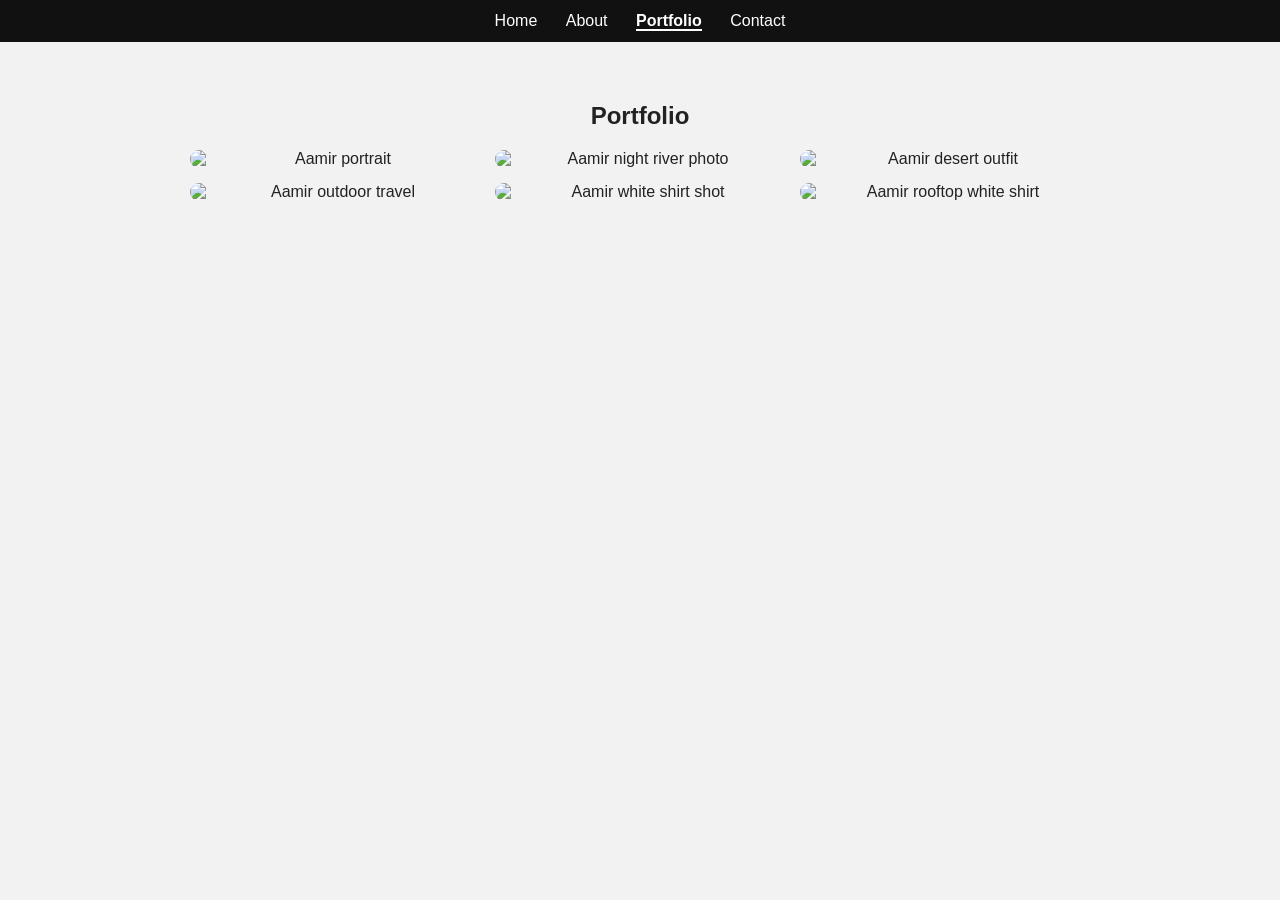
==== portfolio.html @ bff2a3d9 "Create portfolio.html with basic layout and gallery Initial HTML structure for the portfolio page wi" ====
<!DOCTYPE html>
<html lang="en">
<head>
    <meta charset="UTF-8">
    <meta name="viewport" content="width=device-width, initial-scale=1.0">
    <title>Portfolio — Aamir Iftikhar</title>
    <link rel="stylesheet" href="style.css">
</head>
<body>

<nav>
    <a href="index.html">Home</a>
    <a href="about.html">About</a>
    <a href="portfolio.html" class="active">Portfolio</a>
    <a href="contact.html">Contact</a>
</nav>

<section class="page-content">
    <h2>Portfolio</h2>

    <div class="gallery">
        <img src="images/photo1.jpg" alt="Aamir portrait">
        <img src="images/photo2.jpg" alt="Aamir night river photo">
        <img src="images/photo3.jpg" alt="Aamir desert outfit">
        <img src="images/photo4.jpg" alt="Aamir outdoor travel">
        <img src="images/photo5.jpg" alt="Aamir white shirt shot">
        <img src="images/photo6.jpg" alt="Aamir rooftop white shirt">
    </div>
</section>

</body>
</html>
---- style.css ----
body {
    margin: 0;
    background: #f2f2f2;
    font-family: Arial, sans-serif;
    color: #222;
}

nav {
    background: #111;
    padding: 12px;
    text-align: center;
}

nav a {
    color: white;
    margin: 0 12px;
    text-decoration: none;
    font-size: 16px;
}

nav a.active {
    font-weight: bold;
    border-bottom: 2px solid white;
}

.hero {
    background: url('IMG_0245.jpeg') center/cover no-repeat;
    color: white;
    text-align: center;
    padding: 120px 20px;
}

.hero h1 {
    font-size: 46px;
    margin-bottom: 10px;
}

.intro, .page-content {
    max-width: 900px;
    margin: auto;
    padding: 40px 20px;
    text-align: center;
}

.gallery {
    display: grid;
    grid-template-columns: repeat(auto-fit, minmax(240px, 1fr));
    gap: 15px;
}

.gallery img {
    width: 100%;
    border-radius: 10px;
    object-fit: cover;
}
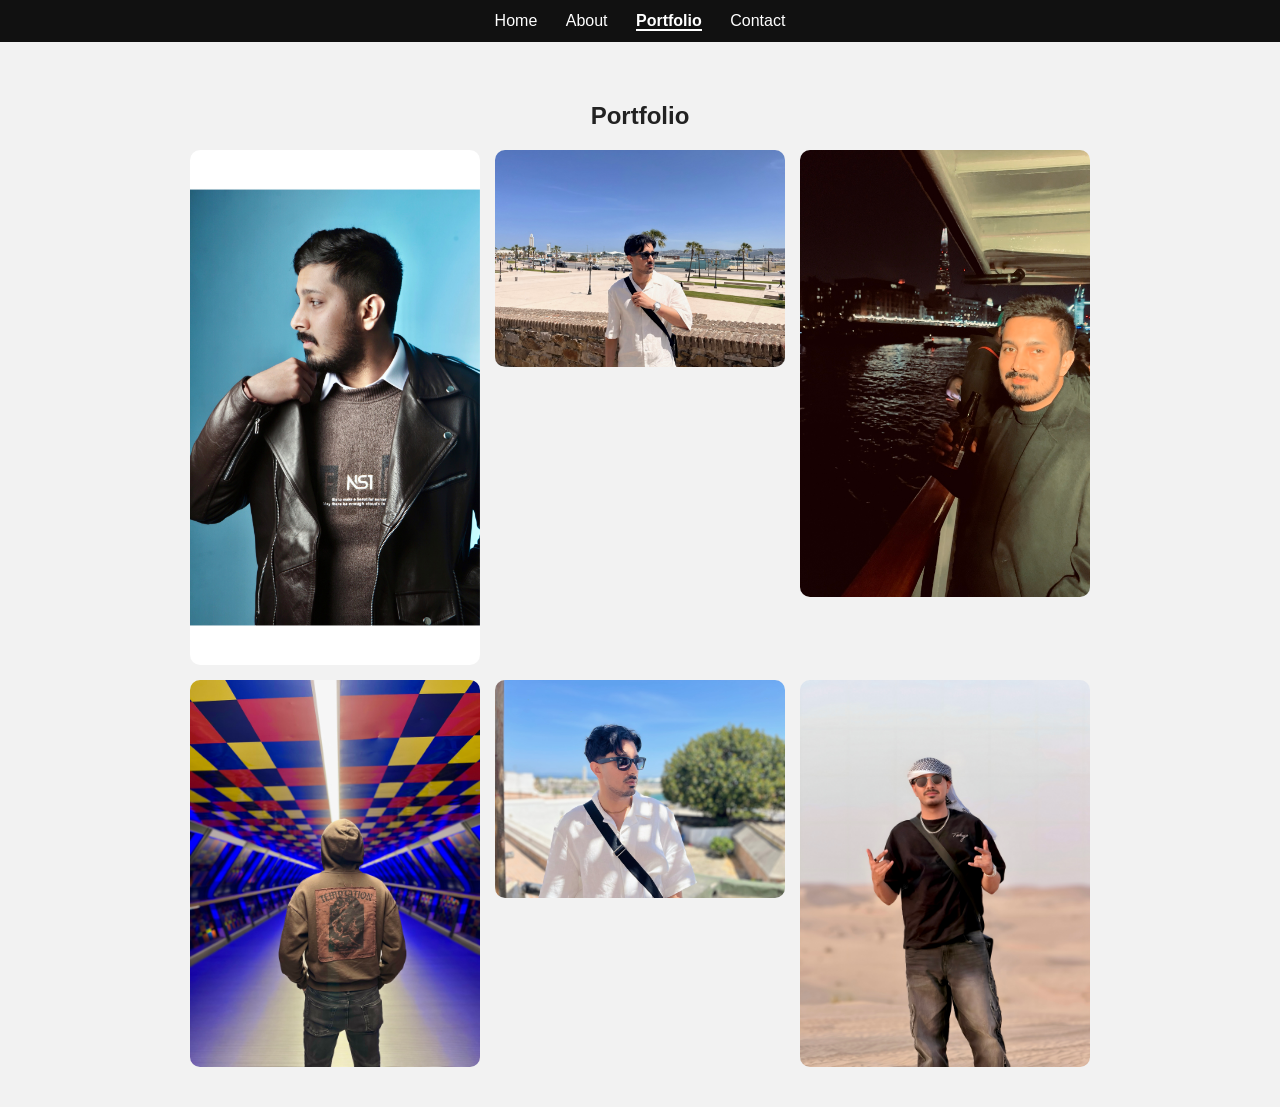
==== commit 1cd445ff: "Update portfolio images in portfolio.html" ====
--- a/portfolio.html
+++ b/portfolio.html
@@ -19,13 +19,14 @@
     <h2>Portfolio</h2>
 
     <div class="gallery">
-        <img src="images/photo1.jpg" alt="Aamir portrait">
-        <img src="images/photo2.jpg" alt="Aamir night river photo">
-        <img src="images/photo3.jpg" alt="Aamir desert outfit">
-        <img src="images/photo4.jpg" alt="Aamir outdoor travel">
-        <img src="images/photo5.jpg" alt="Aamir white shirt shot">
-        <img src="images/photo6.jpg" alt="Aamir rooftop white shirt">
+        <img src="CB241CB8-7300-4E4C-9B59-83A02768A88A.jpeg" alt="Portrait 1">
+        <img src="4DE99AF3-0126-431D-B73C-269FA95CAC5E.jpeg" alt="Portrait 2">
+        <img src="IMG_0245.jpeg" alt="Portrait 3">
+        <img src="IMG_4667.jpeg" alt="Portrait 4">
+        <img src="42BE6E56-0CE9-4D51-8BED-7A227435157D.jpeg" alt="Portrait 5">
+        <img src="32877C90-5BEB-4CD7-AC36-ADB0585E7E93.jpeg" alt="Portrait 6">
     </div>
+
 </section>
 
 </body>
